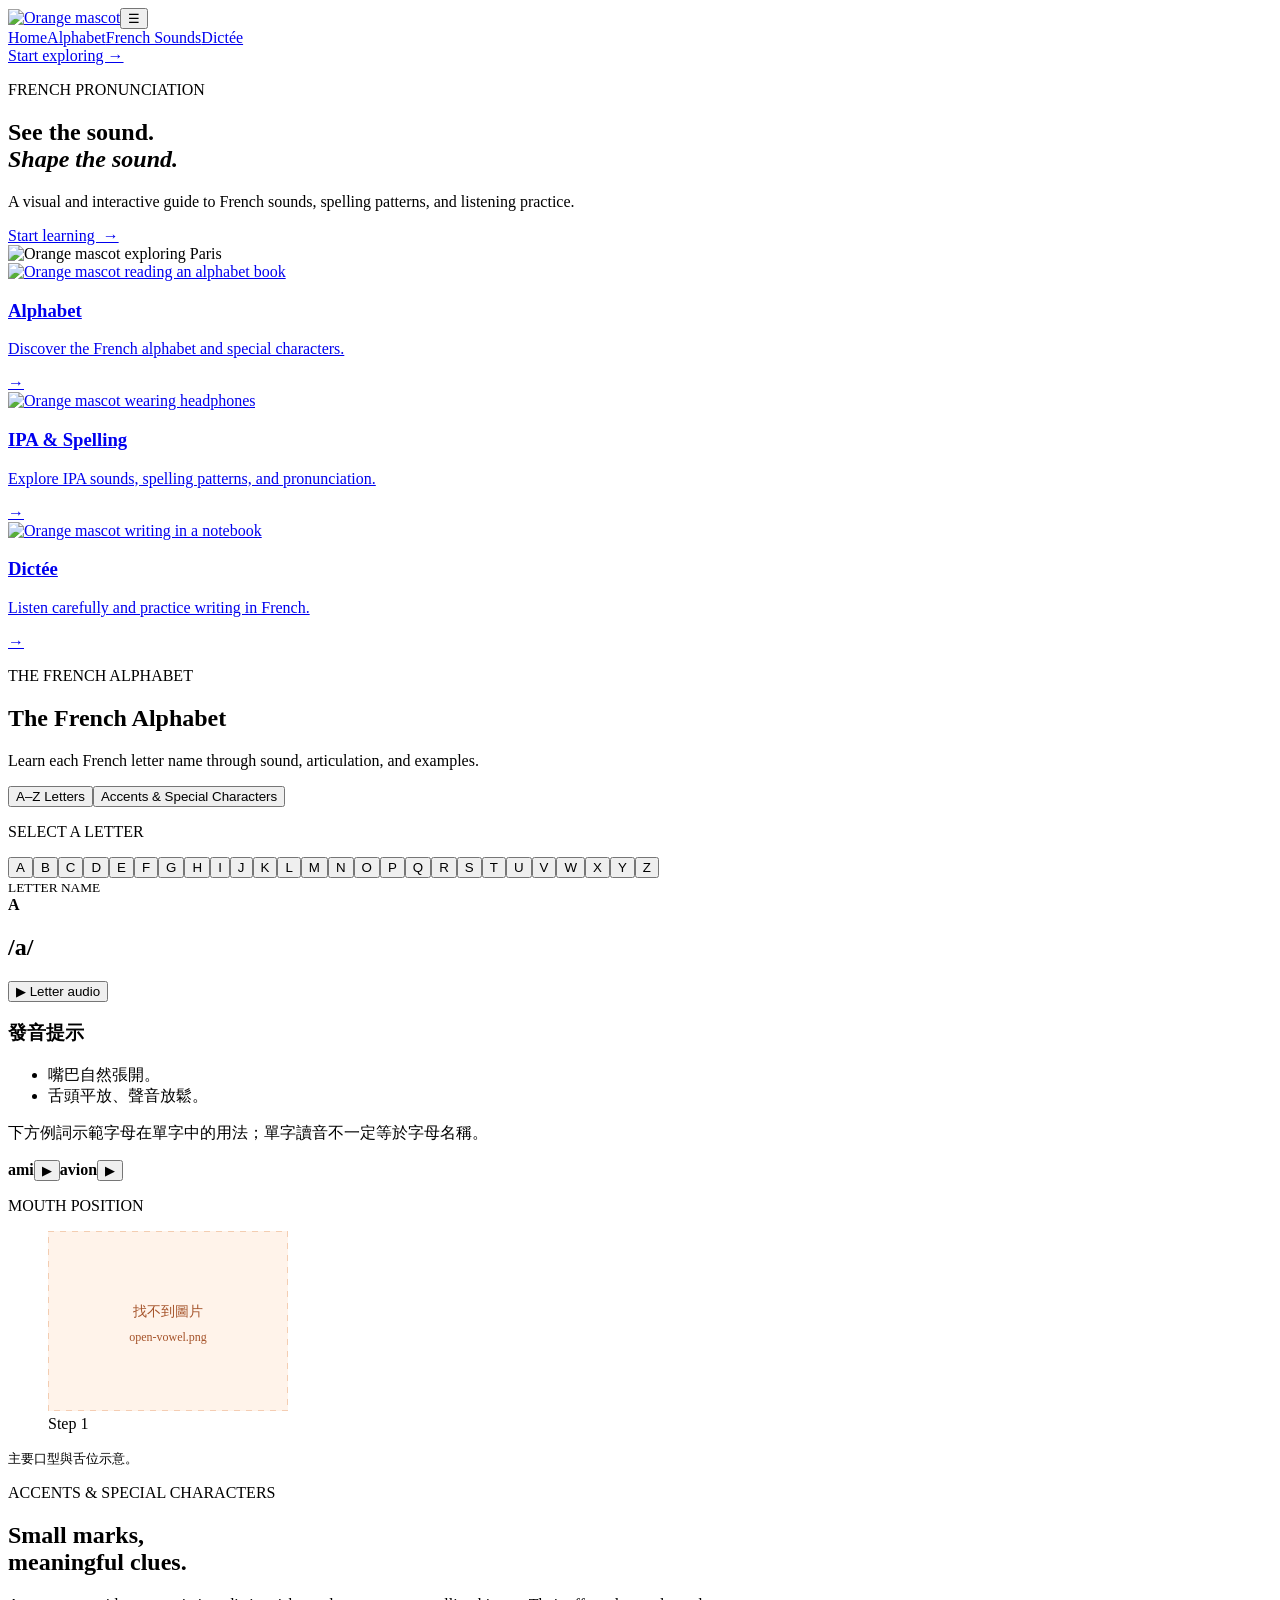
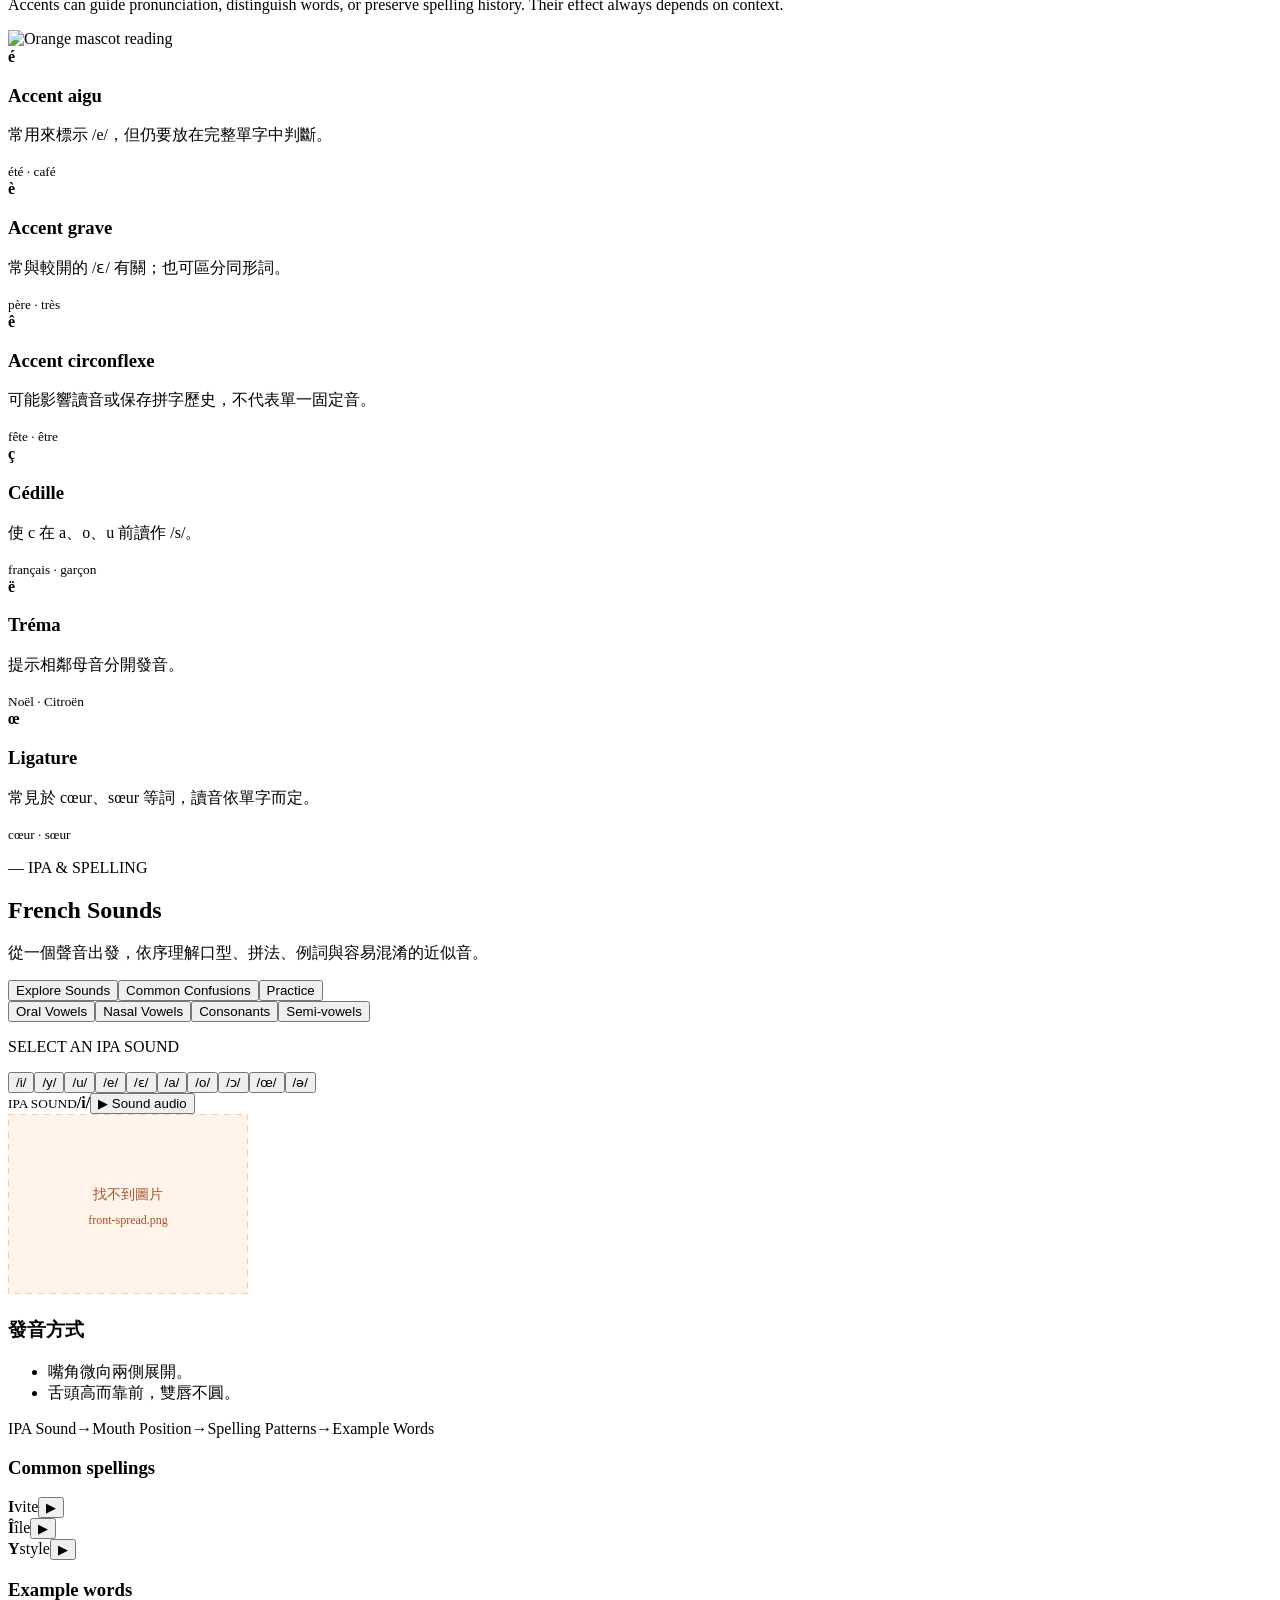
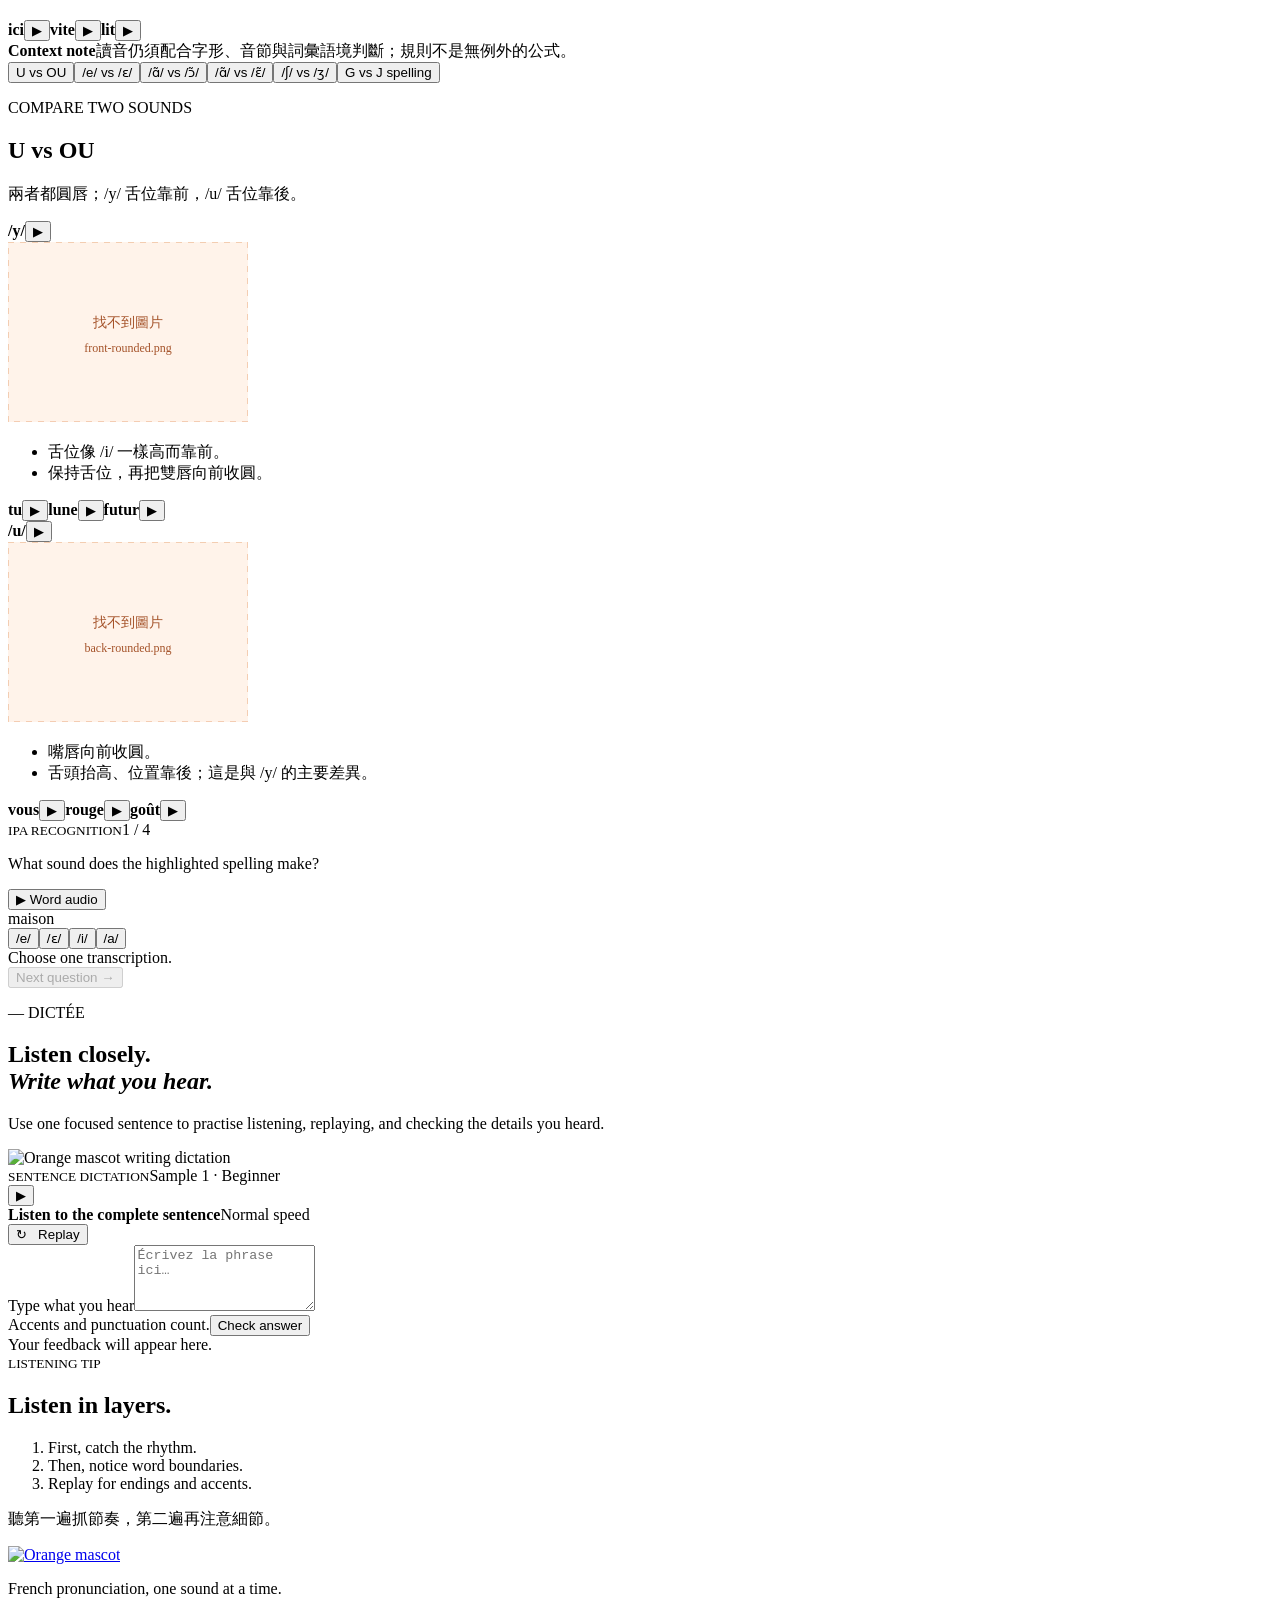
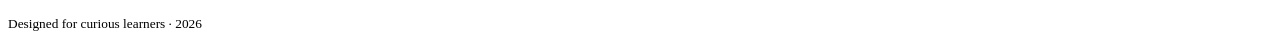
==== index.html @ c249c1d8 "Add files via upload" ====
<!doctype html>
<html lang="en"><head><meta charset="UTF-8"><meta name="viewport" content="width=device-width,initial-scale=1"><title>Clair — French Sounds, Made Simple</title><link rel="preconnect" href="https://fonts.googleapis.com"><link rel="preconnect" href="https://fonts.gstatic.com" crossorigin><link href="https://fonts.googleapis.com/css2?family=DM+Sans:wght@400;500;600;700&family=Newsreader:opsz,wght@6..72,500;6..72,600&display=swap" rel="stylesheet"><link rel="stylesheet" href="style.css"></head>
<body><header><a class="brand mascot-brand" href="#home" aria-label="Home"><img src="assets/orange-mascot.png" alt="Orange mascot"></a><button class="menu" aria-label="Open menu" aria-expanded="false">☰</button><nav aria-label="Main navigation"><a href="#home">Home</a><a href="#alphabet">Alphabet</a><a href="#sounds">French Sounds</a><a href="#dictee">Dictée</a></nav><a class="start" href="#alphabet">Start exploring →</a></header>
<main>
<section class="page active" data-page="home"><div class="home-shell wrap"><div class="hero"><div class="hero-copy"><p class="eyebrow">FRENCH PRONUNCIATION</p><h1>See the sound.<br><em>Shape the sound.</em></h1><p class="lead">A visual and interactive guide to French sounds, spelling patterns, and listening practice.</p><div class="actions"><a class="btn" href="#alphabet">Start learning&nbsp; →</a></div></div><div class="visual"><span class="hero-wash"></span><img class="hero-scene" src="assets/hero-paris.png" alt="Orange mascot exploring Paris"></div></div><section class="cards home-cards v5-home-cards"><a href="#alphabet" class="card home-card peach-card"><img class="card-art" src="assets/card-alphabet.png" alt="Orange mascot reading an alphabet book"><div><h3>Alphabet</h3><p>Discover the French alphabet and special characters.</p><b>→</b></div></a><a href="#sounds" class="card home-card lavender-card"><img class="card-art" src="assets/card-ipa.png" alt="Orange mascot wearing headphones"><div><h3>IPA &amp; Spelling</h3><p>Explore IPA sounds, spelling patterns, and pronunciation.</p><b>→</b></div></a><a href="#dictee" class="card home-card blush-card"><img class="card-art" src="assets/card-dictee.png" alt="Orange mascot writing in a notebook"><div><h3>Dictée</h3><p>Listen carefully and practice writing in French.</p><b>→</b></div></a></section></div></section>
<section class="page alphabet-page" data-page="alphabet"><div class="page-frame wrap"><div class="heading compact-heading"><div><p class="eyebrow">THE FRENCH ALPHABET</p><h1>The French Alphabet</h1></div><p>Learn each French letter name through sound, articulation, and examples.</p></div><div class="alpha-tabs" role="tablist"><button class="active" data-alpha-tab="letters" role="tab" aria-selected="true">A–Z Letters</button><button data-alpha-tab="accents" role="tab" aria-selected="false">Accents &amp; Special Characters</button></div><div class="alpha-panel active" data-alpha-panel="letters"><div class="alphabet v5-alphabet"><div class="letter-side"><p class="section-kicker">SELECT A LETTER</p><div class="letters" aria-label="French alphabet"></div></div><aside class="letter-panel v5-letter-panel" aria-live="polite"><div class="letter-panel-copy"><small>LETTER NAME</small><div class="letter-sound-line"><strong id="letter-name">A</strong><h2 id="letter-ipa">/a/</h2></div><button class="hear audio-control" id="letter-audio" type="button">▶ <span>Letter audio</span></button><h3>發音提示</h3><ul id="letter-tips"></ul><p class="context-note">下方例詞示範字母在單字中的用法；單字讀音不一定等於字母名稱。</p><div class="example-chips" id="letter-examples"></div></div><div class="mouth-block"><p class="section-kicker">MOUTH POSITION</p><div class="diagram-sequence" id="letter-diagrams"></div><small id="letter-diagram-note"></small></div></aside></div></div><div class="alpha-panel" data-alpha-panel="accents"><div class="accent-layout"><div class="accent-intro"><p class="section-kicker">ACCENTS &amp; SPECIAL CHARACTERS</p><h2>Small marks,<br>meaningful clues.</h2><p>Accents can guide pronunciation, distinguish words, or preserve spelling history. Their effect always depends on context.</p><img src="assets/card-alphabet.png" alt="Orange mascot reading"></div><div class="special-grid" id="accent-grid"></div></div></div></div></section>
<section class="page module-page" data-page="sounds"><div class="heading wrap"><div><p class="eyebrow">— IPA &amp; SPELLING</p><h1>French Sounds</h1></div><p>從一個聲音出發，依序理解口型、拼法、例詞與容易混淆的近似音。</p></div><div class="module-shell wrap"><div class="module-tabs" role="tablist"><button class="active" data-sound-tab="explore" role="tab" aria-selected="true">Explore Sounds</button><button data-sound-tab="confusions" role="tab" aria-selected="false">Common Confusions</button><button data-sound-tab="practice" role="tab" aria-selected="false">Practice</button></div>
<div class="sound-panel active" data-sound-panel="explore"><div class="sound-categories" id="sound-categories"></div><div class="sound-workspace"><aside class="sound-picker"><p class="section-kicker">SELECT AN IPA SOUND</p><div class="ipa-grid" id="sound-symbols"></div></aside><article class="sound-detail info-card" aria-live="polite"><div class="sound-detail-top"><div><small>IPA SOUND</small><strong id="sound-ipa">/i/</strong><button class="audio-control" id="sound-audio">▶ Sound audio</button></div><img id="sound-diagram" alt="Mouth-position diagram"></div><h3>發音方式</h3><ul id="sound-tips"></ul><div class="learning-flow"><span>IPA Sound</span><b>→</b><span>Mouth Position</span><b>→</b><span>Spelling Patterns</span><b>→</b><span>Example Words</span></div><h3>Common spellings</h3><div class="spelling-table" id="sound-spellings"></div><h3>Example words</h3><div class="example-chips" id="sound-examples"></div><div class="exception-note" id="sound-exception"></div></article></div></div>
<div class="sound-panel" data-sound-panel="confusions"><div class="confusion-layout"><aside class="confusion-list" id="confusion-list"></aside><div><p class="section-kicker">COMPARE TWO SOUNDS</p><h2 class="comparison-title" id="comparison-title">U vs OU</h2><p id="comparison-note"></p><div class="comparison-pair" id="comparison-pair"></div></div></div></div>
<div class="sound-panel" data-sound-panel="practice"><article class="exercise-card practice-card"><div class="exercise-meta"><small>IPA RECOGNITION</small><span id="practice-count"></span></div><p>What sound does the highlighted spelling make?</p><button class="audio-control" id="practice-audio">▶ Word audio</button><div class="word-display" id="practice-word"></div><div class="option-grid" id="practice-options"></div><div class="module-feedback" id="practice-feedback" aria-live="polite">Choose one transcription.</div><button class="btn" id="next-question" disabled>Next question →</button></article></div>
</div></section>
<section class="page module-page" data-page="dictee"><div class="heading wrap"><div><p class="eyebrow">— DICTÉE</p><h1>Listen closely.<br><em>Write what you hear.</em></h1></div><p>Use one focused sentence to practise listening, replaying, and checking the details you heard.</p></div><div class="dictation-wrap wrap"><div class="dictation-card"><img class="dictation-art" src="assets/card-dictee.png" alt="Orange mascot writing dictation"><div class="exercise-meta"><small>SENTENCE DICTATION</small><span>Sample 1 · Beginner</span></div><div class="player-row"><button class="audio dictation-play" aria-label="Play sentence">▶</button><div><b>Listen to the complete sentence</b><span>Normal speed</span></div><button class="replay">↻ &nbsp; Replay</button></div><label for="dictation-input">Type what you hear</label><textarea id="dictation-input" rows="4" placeholder="Écrivez la phrase ici…"></textarea><div class="dictation-actions"><span>Accents and punctuation count.</span><button class="btn" id="check-dictation">Check answer</button></div><div class="module-feedback" id="dictation-feedback" aria-live="polite">Your feedback will appear here.</div></div><aside class="dictation-tip"><small>LISTENING TIP</small><h2>Listen in layers.</h2><ol><li>First, catch the rhythm.</li><li>Then, notice word boundaries.</li><li>Replay for endings and accents.</li></ol><p>聽第一遍抓節奏，第二遍再注意細節。</p></aside></div></section>
</main><footer class="wrap"><a class="brand mascot-brand" href="#home"><img src="assets/orange-mascot.png" alt="Orange mascot"></a><p>French pronunciation, one sound at a time.</p><small>Designed for curious learners · 2026</small></footer><script src="data.js"></script><script src="audio.js"></script><script src="script.js"></script></body></html>
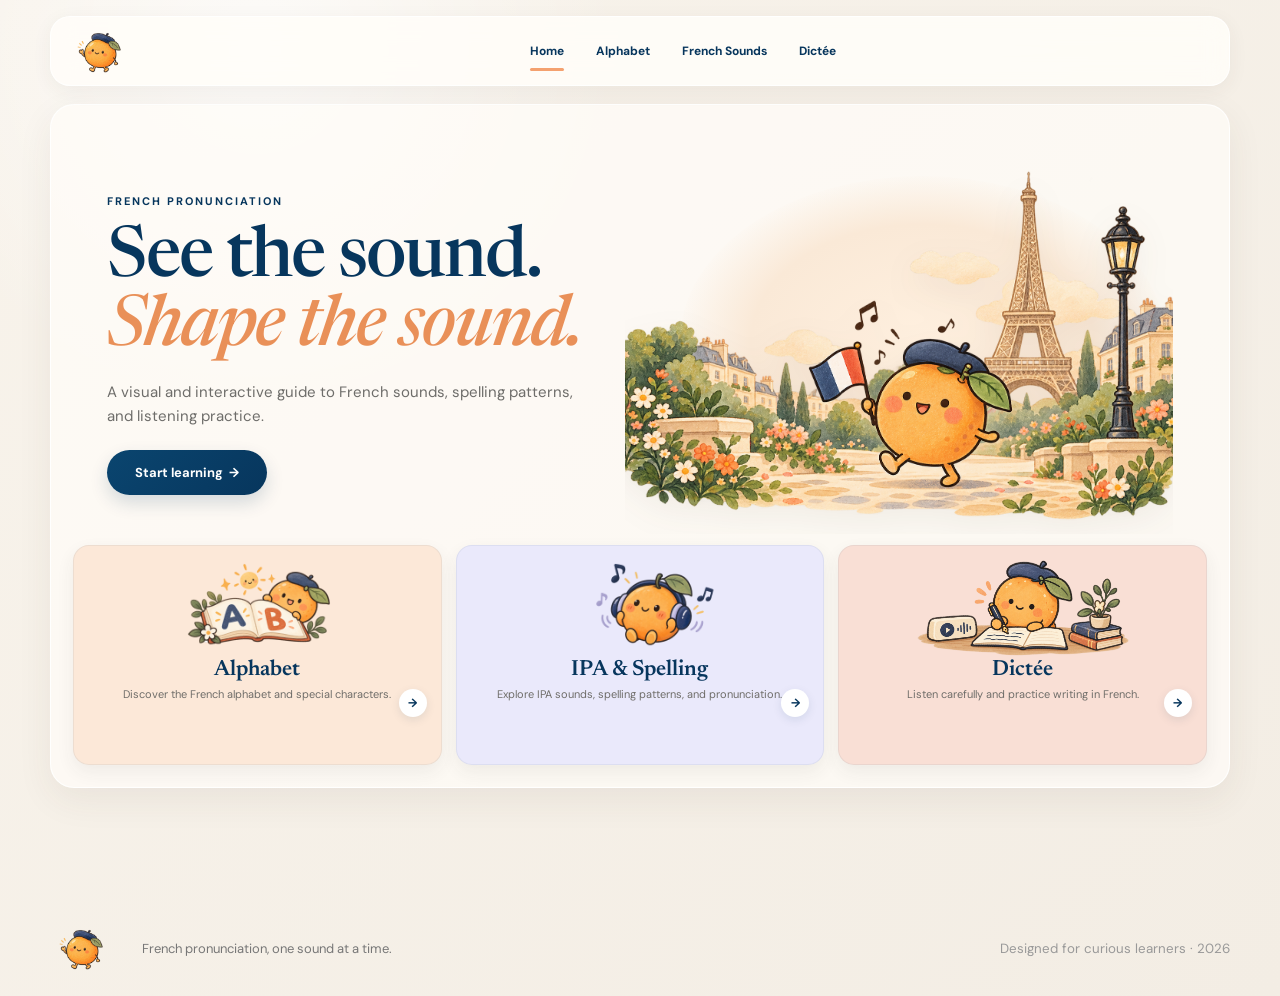
==== commit 113649c2: "Add files via upload" ====
--- a/index.html
+++ b/index.html
@@ -1,5 +1,5 @@
 <!doctype html>
-<html lang="en"><head><meta charset="UTF-8"><meta name="viewport" content="width=device-width,initial-scale=1"><title>Clair — French Sounds, Made Simple</title><link rel="preconnect" href="https://fonts.googleapis.com"><link rel="preconnect" href="https://fonts.gstatic.com" crossorigin><link href="https://fonts.googleapis.com/css2?family=DM+Sans:wght@400;500;600;700&family=Newsreader:opsz,wght@6..72,500;6..72,600&display=swap" rel="stylesheet"><link rel="stylesheet" href="style.css"></head>
+<html lang="en"><head><meta charset="UTF-8"><meta name="viewport" content="width=device-width,initial-scale=1"><title>Clair — French Sounds, Made Simple</title><link rel="preconnect" href="https://fonts.googleapis.com"><link rel="preconnect" href="https://fonts.gstatic.com" crossorigin><link href="https://fonts.googleapis.com/css2?family=DM+Sans:wght@400;500;600;700&family=Newsreader:opsz,wght@6..72,500;6..72,600&display=swap" rel="stylesheet"><link rel="stylesheet" href="style.css"><link rel="stylesheet" href="extra.css"></head>
 <body><header><a class="brand mascot-brand" href="#home" aria-label="Home"><img src="assets/orange-mascot.png" alt="Orange mascot"></a><button class="menu" aria-label="Open menu" aria-expanded="false">☰</button><nav aria-label="Main navigation"><a href="#home">Home</a><a href="#alphabet">Alphabet</a><a href="#sounds">French Sounds</a><a href="#dictee">Dictée</a></nav><a class="start" href="#alphabet">Start exploring →</a></header>
 <main>
 <section class="page active" data-page="home"><div class="home-shell wrap"><div class="hero"><div class="hero-copy"><p class="eyebrow">FRENCH PRONUNCIATION</p><h1>See the sound.<br><em>Shape the sound.</em></h1><p class="lead">A visual and interactive guide to French sounds, spelling patterns, and listening practice.</p><div class="actions"><a class="btn" href="#alphabet">Start learning&nbsp; →</a></div></div><div class="visual"><span class="hero-wash"></span><img class="hero-scene" src="assets/hero-paris.png" alt="Orange mascot exploring Paris"></div></div><section class="cards home-cards v5-home-cards"><a href="#alphabet" class="card home-card peach-card"><img class="card-art" src="assets/card-alphabet.png" alt="Orange mascot reading an alphabet book"><div><h3>Alphabet</h3><p>Discover the French alphabet and special characters.</p><b>→</b></div></a><a href="#sounds" class="card home-card lavender-card"><img class="card-art" src="assets/card-ipa.png" alt="Orange mascot wearing headphones"><div><h3>IPA &amp; Spelling</h3><p>Explore IPA sounds, spelling patterns, and pronunciation.</p><b>→</b></div></a><a href="#dictee" class="card home-card blush-card"><img class="card-art" src="assets/card-dictee.png" alt="Orange mascot writing in a notebook"><div><h3>Dictée</h3><p>Listen carefully and practice writing in French.</p><b>→</b></div></a></section></div></section>
@@ -9,5 +9,5 @@
 <div class="sound-panel" data-sound-panel="confusions"><div class="confusion-layout"><aside class="confusion-list" id="confusion-list"></aside><div><p class="section-kicker">COMPARE TWO SOUNDS</p><h2 class="comparison-title" id="comparison-title">U vs OU</h2><p id="comparison-note"></p><div class="comparison-pair" id="comparison-pair"></div></div></div></div>
 <div class="sound-panel" data-sound-panel="practice"><article class="exercise-card practice-card"><div class="exercise-meta"><small>IPA RECOGNITION</small><span id="practice-count"></span></div><p>What sound does the highlighted spelling make?</p><button class="audio-control" id="practice-audio">▶ Word audio</button><div class="word-display" id="practice-word"></div><div class="option-grid" id="practice-options"></div><div class="module-feedback" id="practice-feedback" aria-live="polite">Choose one transcription.</div><button class="btn" id="next-question" disabled>Next question →</button></article></div>
 </div></section>
-<section class="page module-page" data-page="dictee"><div class="heading wrap"><div><p class="eyebrow">— DICTÉE</p><h1>Listen closely.<br><em>Write what you hear.</em></h1></div><p>Use one focused sentence to practise listening, replaying, and checking the details you heard.</p></div><div class="dictation-wrap wrap"><div class="dictation-card"><img class="dictation-art" src="assets/card-dictee.png" alt="Orange mascot writing dictation"><div class="exercise-meta"><small>SENTENCE DICTATION</small><span>Sample 1 · Beginner</span></div><div class="player-row"><button class="audio dictation-play" aria-label="Play sentence">▶</button><div><b>Listen to the complete sentence</b><span>Normal speed</span></div><button class="replay">↻ &nbsp; Replay</button></div><label for="dictation-input">Type what you hear</label><textarea id="dictation-input" rows="4" placeholder="Écrivez la phrase ici…"></textarea><div class="dictation-actions"><span>Accents and punctuation count.</span><button class="btn" id="check-dictation">Check answer</button></div><div class="module-feedback" id="dictation-feedback" aria-live="polite">Your feedback will appear here.</div></div><aside class="dictation-tip"><small>LISTENING TIP</small><h2>Listen in layers.</h2><ol><li>First, catch the rhythm.</li><li>Then, notice word boundaries.</li><li>Replay for endings and accents.</li></ol><p>聽第一遍抓節奏，第二遍再注意細節。</p></aside></div></section>
+<section class="page module-page" data-page="dictee"><div class="heading wrap"><div><p class="eyebrow">— DICTÉE</p><h1>Listen closely.<br><em>Write what you hear.</em></h1></div><p>Use one focused sentence to practise listening, replaying, and checking the details you heard.</p></div><div class="dictation-wrap wrap"><div class="dictation-card"><img class="dictation-art" src="assets/card-dictee.png" alt="Orange mascot writing dictation"><div class="dict-levels" id="dict-levels"></div><div class="exercise-meta"><small>SENTENCE DICTATION</small><span id="dict-meta"></span></div><div class="player-row"><button class="audio dictation-play" aria-label="Play">▶</button><div><b id="dict-title">Listen</b><span id="dict-speed-label">Normal speed</span></div><button class="replay">↻ &nbsp; Replay</button></div><div class="speed-row" id="dict-speeds" aria-label="Playback speed"><button data-speed="0.5">0.5×</button><button data-speed="0.75">0.75×</button><button data-speed="1" class="active">1×</button></div><label for="dictation-input">Type what you hear</label><textarea id="dictation-input" rows="4" placeholder="Écrivez la phrase ici…"></textarea><div class="dictation-actions"><span>Accents and punctuation count.</span><button class="btn" id="check-dictation">Check answer</button></div><div class="module-feedback" id="dictation-feedback" aria-live="polite">Your feedback will appear here.</div><button class="btn" id="next-dictation" disabled>Next question →</button></div><aside class="dictation-tip"><small>LISTENING TIP</small><h2>Listen in layers.</h2><ol><li>First, catch the rhythm.</li><li>Then, notice word boundaries.</li><li>Replay for endings and accents.</li></ol><p>聽第一遍抓節奏，第二遍再注意細節。</p></aside></div></section>
 </main><footer class="wrap"><a class="brand mascot-brand" href="#home"><img src="assets/orange-mascot.png" alt="Orange mascot"></a><p>French pronunciation, one sound at a time.</p><small>Designed for curious learners · 2026</small></footer><script src="data.js"></script><script src="audio.js"></script><script src="script.js"></script></body></html>
--- a/style.css
+++ b/style.css
@@ -0,0 +1,49 @@
+:root{--bg:#FAF8F4;--navy:#344B65;--lav:#EAE4F5;--peach:#F5C6A5;--ink:#333;--muted:#77736f;--line:#344b651f;--shadow:0 18px 45px #344b651a}*{box-sizing:border-box}html{scroll-behavior:smooth}body{margin:0;background:var(--bg);color:var(--ink);font-family:'DM Sans',sans-serif}a{text-decoration:none;color:inherit}button{font:inherit;color:inherit;cursor:pointer}.wrap{width:min(1180px,calc(100% - 48px));margin:auto}header{height:84px;display:flex;align-items:center;gap:34px;padding:0 max(24px,calc((100% - 1180px)/2));position:relative;z-index:5;border-bottom:1px solid #344b6510}.brand{display:flex;align-items:center;gap:9px;color:var(--navy);font-size:22px;font-weight:700}.brand>b{display:grid;place-items:center;width:34px;height:34px;border-radius:11px;background:var(--navy);color:white;font:500 23px Newsreader}.brand span{color:#de8b5b}nav{display:flex;gap:32px;margin:auto}nav a{font-size:14px;font-weight:600;color:#626467;position:relative}nav a:after{content:'';position:absolute;bottom:-9px;left:0;right:100%;height:2px;background:var(--peach);transition:.2s}nav a:hover:after,nav a.active:after{right:0}.start{border:1px solid #344b6533;padding:11px 17px;border-radius:30px;color:var(--navy);font-size:13px;font-weight:700}.menu{display:none;border:0;background:none;font-size:22px}.page{display:none;min-height:calc(100vh - 84px)}.page.active{display:block}.hero{min-height:655px;display:grid;grid-template-columns:1.08fr .92fr;align-items:center;gap:60px;padding:70px 0}.eyebrow{color:var(--navy);text-transform:uppercase;font-size:11px;font-weight:700;letter-spacing:1.5px}h1,h2{font-family:Newsreader,serif;color:var(--navy);font-weight:500;letter-spacing:-2px;margin:0}h1{font-size:clamp(58px,7vw,92px);line-height:.91;margin:24px 0}h1 em{color:#cf8052;font-weight:500}.lead{max-width:540px;font-size:18px;line-height:1.7;color:#6e6d6a}.actions{display:flex;align-items:center;gap:28px;margin-top:34px}.btn{display:inline-block;background:var(--navy);color:white;padding:15px 20px;border-radius:14px;border:0;font-weight:700;box-shadow:0 10px 24px #344b6533;transition:.2s}.btn:hover{transform:translateY(-2px)}.link{color:var(--navy);font-size:14px;font-weight:700}.visual{min-height:440px;display:grid;place-items:center;position:relative}.blob{position:absolute;width:390px;height:390px;border-radius:49% 51% 44% 56%;background:var(--lav);transform:rotate(-8deg)}.sound-card{position:relative;z-index:1;width:310px;height:385px;background:white;border-radius:32px;padding:28px 30px;box-shadow:var(--shadow);text-align:center;transform:rotate(2deg)}.sound-card small{display:flex;justify-content:space-between;color:#8d8984;font-size:10px;letter-spacing:1.2px}.sound-card strong{width:152px;height:152px;margin:25px auto 8px;border-radius:50%;background:var(--lav);display:grid;place-items:center;font:500 68px Newsreader;color:var(--navy)}.sound-card h2{font-size:35px}.sound-card button{border:0;border-radius:50%;background:var(--peach);width:32px;height:32px;font-size:9px}.sound-card p{font-size:12px;line-height:1.6;color:#777}.chip{position:absolute;z-index:2;background:white;padding:13px 17px;border-radius:15px;box-shadow:var(--shadow);color:var(--navy);font-weight:700}.chip.one{left:0;top:34%;font:600 20px Newsreader;transform:rotate(-4deg)}.chip.two{right:-2%;bottom:20%;font-size:11px;transform:rotate(4deg)}.chip.two b{display:block;color:#c87548}.intro{border-top:1px solid var(--line);padding:88px 0 52px;display:grid;grid-template-columns:1fr 1fr;gap:80px;align-items:end}.intro h2,.tricky h2{font-size:54px;line-height:1.04;margin-top:18px}.intro>p{font-size:17px;line-height:1.8;color:var(--muted)}.cards{display:grid;grid-template-columns:repeat(4,1fr);gap:18px;padding-bottom:110px}.card{min-height:365px;border-radius:26px;padding:25px;background:white;position:relative;display:flex;flex-direction:column;transition:.25s}.card:hover{transform:translateY(-7px);box-shadow:var(--shadow)}.lavender{background:var(--lav)!important}.peach{background:#f7dfcf!important}.blue{background:#dce7e8!important}.card>.icon{width:86px;height:86px;border-radius:23px;background:#ffffffb8;display:grid;place-items:center;font:500 31px Newsreader;color:var(--navy)}.card>small{position:absolute;right:25px;top:28px;color:#8c8884}.card>div{margin-top:auto}.card h3{font:500 27px Newsreader;color:var(--navy);margin:0}.card p{font-size:13px;line-height:1.6;color:#6f6d69;min-height:62px}.card div b{font-size:12px;color:var(--navy)}.tricky{background:var(--navy);border-radius:36px;padding:65px;display:grid;grid-template-columns:.8fr 1.2fr;gap:70px;color:white;margin-bottom:110px}.tricky>div>small{color:#cad1da;letter-spacing:1.2px}.tricky h2{color:white;margin:18px 0}.tricky p{color:#cbd1d8;font-size:14px;line-height:1.7}.pairs{display:flex;flex-direction:column;gap:12px}.pairs article{background:white;color:var(--navy);border-radius:19px;padding:15px 18px;display:grid;grid-template-columns:42px 1fr 35px 42px 1fr 36px;align-items:center;transition:.2s}.pairs article:hover{transform:translateX(5px)}.pairs b{font:500 28px Newsreader}.pairs small{color:#817d78}.pairs i{font-family:Newsreader;color:#aaa}.pairs button{width:35px;height:35px;border:0;border-radius:50%;background:var(--lav)}.heading{display:grid;grid-template-columns:1.25fr .75fr;gap:80px;align-items:end;padding:78px 0 54px}.heading h1,.stub h1{font-size:clamp(48px,6vw,75px);line-height:.98}.heading>p,.stub .wrap>p{color:var(--muted);line-height:1.7}.tabs{display:flex;gap:8px;border-bottom:1px solid var(--line);margin-bottom:38px}.tabs button{border:0;background:none;padding:15px 20px;font-weight:700;color:#888;position:relative}.tabs button.active{color:var(--navy)}.tabs button.active:after{content:'';position:absolute;bottom:-1px;left:10px;right:10px;height:3px;background:var(--peach)}.panel{display:none;padding-bottom:100px}.panel.active{display:block}.alphabet{display:grid;grid-template-columns:1fr 335px;gap:32px;align-items:start}.letters{display:grid;grid-template-columns:repeat(6,1fr);gap:12px}.letters button{aspect-ratio:1;border:1px solid var(--line);background:white;border-radius:18px;font:500 30px Newsreader;color:var(--navy);transition:.2s}.letters button:hover{transform:translateY(-3px)}.letters button.active{background:var(--navy);color:white}.alphabet aside{background:var(--lav);border-radius:28px;padding:28px;min-height:445px;text-align:center}.alphabet aside>small{display:block;text-align:left;color:#8c8782;letter-spacing:1.2px}.alphabet aside>strong{display:block;font:500 110px/1 Newsreader;color:var(--navy);margin-top:25px}.alphabet aside h2{font-size:27px;color:#c6774b}.hear{border:0;border-radius:14px;background:white;color:var(--navy);padding:14px 18px;font-weight:700;margin:20px}.alphabet hr{border:0;border-top:1px solid var(--line)}.tip,.note{display:block;text-align:left}.tip{color:var(--navy);font-size:14px;margin-top:25px}.note{font-size:13px;line-height:1.6;color:#777}.confusions{display:grid;grid-template-columns:repeat(3,1fr);gap:20px}.confusions article{background:var(--lav);border-radius:25px;padding:28px;min-height:370px}.confusions article>div{text-align:center;margin:55px 0;font:500 62px Newsreader;color:var(--navy)}.confusions article>div.compact{font-size:43px}.confusions i{font-size:17px;color:#999}.confusions h3{font:500 25px Newsreader;color:var(--navy);margin:0}.confusions p{font-size:13px;color:#6d6a66;line-height:1.6}.quiz{max-width:720px;margin:auto;background:white;border-radius:30px;padding:35px 45px;text-align:center;box-shadow:var(--shadow)}.quiz>small{display:flex;justify-content:space-between;color:#8c8782;letter-spacing:1px}.progress{height:4px;background:#eee;border-radius:4px;margin:18px 0 40px}.progress i{display:block;width:20%;height:100%;background:var(--peach)}.audio{width:110px;height:110px;border:0;border-radius:50%;background:var(--lav);color:white;font-size:20px}.audio:before{content:'';position:absolute}.quiz h2{font-size:36px;margin:24px 0 5px}.quiz p{color:#888;font-size:13px}.answers{display:grid;grid-template-columns:repeat(4,1fr);gap:12px;margin:30px 0}.answers button{height:62px;border:1px solid var(--line);background:white;border-radius:15px;font:500 24px Newsreader;color:var(--navy)}.answers button.selected{background:var(--peach)}.feedback{margin-top:18px;min-height:20px;color:#777;font-size:13px}.stub{padding:110px 0}.stub .wrap>p{max-width:570px;margin:25px 0 55px}.preview{background:#ffffffba;border-radius:30px;padding:40px;display:grid;grid-template-columns:220px 1fr;gap:50px;align-items:center}.preview>b{height:190px;border-radius:24px;background:var(--navy);color:white;display:grid;place-items:center;font:500 65px Newsreader}.preview small{color:#998d85;letter-spacing:1px}.preview h2{font-size:38px;margin:12px 0}.preview p{color:#777;line-height:1.7}footer{display:flex;align-items:center;gap:30px;padding-block:35px;border-top:1px solid var(--line)}footer p{font-size:13px;color:#777}footer>small{margin-left:auto;color:#999}@media(max-width:900px){header .start{display:none}nav{gap:16px}.hero{grid-template-columns:1fr;text-align:center}.hero .eyebrow{justify-content:center}.lead{margin:auto}.actions{justify-content:center}.intro{grid-template-columns:1fr;gap:10px}.cards{grid-template-columns:1fr 1fr}.tricky,.heading{grid-template-columns:1fr}.alphabet{grid-template-columns:1fr}.letters{grid-template-columns:repeat(5,1fr)}.confusions{grid-template-columns:1fr}}@media(max-width:680px){.wrap{width:calc(100% - 30px)}header{height:70px;padding:0 15px}.menu{display:block;margin-left:auto}nav{display:none;position:absolute;top:70px;left:0;right:0;background:var(--bg);padding:24px;flex-direction:column;box-shadow:var(--shadow)}nav.open{display:flex}.hero h1{font-size:54px}.actions{flex-direction:column}.visual{transform:scale(.85);margin-inline:-30px}.intro h2,.tricky h2{font-size:41px}.cards{grid-template-columns:1fr}.tricky{padding:32px 20px}.pairs article{grid-template-columns:35px 1fr 27px 35px 1fr 32px;padding:12px}.pairs article small{font-size:10px}.heading h1,.stub h1{font-size:47px}.tabs{overflow:auto}.tabs button{white-space:nowrap;padding-inline:13px}.letters{grid-template-columns:repeat(4,1fr);gap:8px}.quiz{padding:25px 18px}.answers{grid-template-columns:1fr 1fr}.preview{grid-template-columns:1fr;padding:24px}.preview>b{height:150px}footer{flex-wrap:wrap}footer>small{margin-left:0;width:100%}}
+/* Shared learning module system */
+.module-page{padding-bottom:100px}.module-shell{background:#fff;border-radius:30px;padding:0 34px 38px;box-shadow:0 16px 42px #344b650d}.module-tabs{display:flex;gap:8px;border-bottom:1px solid var(--line);margin-bottom:34px}.module-tabs button{border:0;background:none;padding:20px 18px 16px;font-weight:700;color:#888;position:relative}.module-tabs button.active{color:var(--navy)}.module-tabs button.active:after{content:'';position:absolute;bottom:-1px;left:10px;right:10px;height:3px;background:var(--peach)}.module-panel{display:none}.module-panel.active{display:block}.section-kicker,.info-card>small,.exercise-meta small,.compare-card>small,.dictation-tip>small{font-size:10px;font-weight:700;letter-spacing:1.3px;color:#908b86}.ipa-layout{display:grid;grid-template-columns:1fr 350px;gap:32px;align-items:start}.ipa-grid{display:grid;grid-template-columns:repeat(4,1fr);gap:12px;margin-top:18px}.ipa-grid button{min-height:90px;border:1px solid var(--line);border-radius:18px;background:var(--bg);font:500 28px Newsreader;color:var(--navy);transition:.2s}.ipa-grid button:hover{transform:translateY(-2px);box-shadow:0 8px 18px #344b6514}.ipa-grid button.active{background:var(--navy);color:#fff;border-color:var(--navy)}.info-card{background:var(--lav);border-radius:26px;padding:28px}.ipa-info{text-align:center;min-height:420px}.ipa-info>small{display:block;text-align:left}.ipa-info>strong{display:block;font:500 82px/1 Newsreader;color:var(--navy);margin:34px 0 12px}.ipa-info h2{font-size:24px;letter-spacing:-.5px}.ipa-info h2 em{color:#c6774b}.placeholder-audio,.secondary-btn,.replay{border:0;border-radius:13px;background:white;color:var(--navy);padding:13px 16px;font-weight:700}.ipa-info .placeholder-audio{margin:22px 0}.ipa-info hr{border:0;border-top:1px solid var(--line)}.ipa-info>b,.ipa-info>p{display:block;text-align:left}.ipa-info>b{margin-top:22px;color:var(--navy);font-size:14px}.ipa-info>p{font-size:13px;line-height:1.6;color:#706d69}.example-chips{display:flex;gap:7px}.example-chips span{background:#fff;border-radius:20px;padding:7px 12px;font-size:12px;color:var(--navy)}.compare-grid{display:grid;grid-template-columns:repeat(3,1fr);gap:18px}.compare-card{border-radius:24px;padding:28px;min-height:370px;display:flex;flex-direction:column}.compare-card>div{display:flex;justify-content:center;align-items:center;gap:18px;margin:45px 0}.compare-card>div b{font:500 50px Newsreader;color:var(--navy)}.compare-card>div i{font:500 17px Newsreader;color:#9a938e}.compare-card h3{font:500 25px Newsreader;color:var(--navy);margin:0}.compare-card p{font-size:13px;line-height:1.6;color:#6f6b67}.compare-card .secondary-btn{margin-top:auto;text-align:left;background:#ffffffa8}.exercise-card{max-width:740px;margin:auto;background:var(--bg);border:1px solid var(--line);border-radius:26px;padding:34px 44px;text-align:center}.exercise-meta{display:flex;justify-content:space-between;color:#999;font-size:11px}.word-display{font:500 66px Newsreader;color:var(--navy);margin:54px 0 12px}.word-display span{background:var(--peach);border-radius:9px;padding:0 5px;color:#9d522d}.exercise-card>p{color:#777;font-size:14px}.option-grid{display:grid;grid-template-columns:repeat(4,1fr);gap:11px;margin:32px 0}.option-grid.three{grid-template-columns:repeat(3,1fr)}.option-grid button{height:62px;border:1px solid var(--line);border-radius:15px;background:white;color:var(--navy);font:500 23px Newsreader;transition:.15s}.option-grid button:hover{border-color:#344b6555}.option-grid button.selected{background:var(--peach);border-color:#da9b70}.option-grid button.correct{background:#dce9df;border-color:#83a98d}.option-grid button.incorrect{background:#f4dcda;border-color:#c88e87}.module-feedback{min-height:46px;margin-top:20px;border-radius:12px;padding:14px 16px;background:#f0ede8;color:#777;font-size:13px;text-align:left}.module-feedback.success{background:#e1ece4;color:#386446}.module-feedback.error{background:#f4e2df;color:#8c493f}.rule-layout{display:grid;grid-template-columns:260px 1fr;gap:26px}.rule-list{display:flex;flex-direction:column;gap:9px}.rule-list button{display:flex;justify-content:space-between;align-items:center;border:1px solid var(--line);border-radius:15px;background:var(--bg);padding:17px 20px;color:var(--navy)}.rule-list button b{font:500 25px Newsreader}.rule-list button span{color:#999}.rule-list button.active{background:var(--navy);color:white}.rule-list button.active span{color:#e3e6ea}.rule-detail{background:#f7dfcf;min-height:430px}.rule-symbol{font:500 54px Newsreader;color:var(--navy);margin:34px 0 20px}.rule-symbol span{color:#b9805e;margin:0 12px}.rule-detail h2{font-size:33px}.rule-detail>p{color:#6f6b67;line-height:1.7;max-width:620px}.rule-examples{display:grid;grid-template-columns:repeat(3,1fr);gap:10px;margin:28px 0}.rule-examples>span{display:flex;flex-direction:column;background:white;border-radius:14px;padding:15px}.rule-examples b{font:500 21px Newsreader;color:var(--navy)}.rule-examples small{color:#999;margin-top:5px}.cn-note{border-top:1px solid #344b6518;padding-top:20px;color:#775e50;font-size:13px}.large-audio{margin:44px 0 22px;color:var(--navy)}.dictation-wrap{display:grid;grid-template-columns:1fr 300px;gap:25px;padding-bottom:10px}.dictation-card{background:#fff;border-radius:28px;padding:34px 40px;box-shadow:var(--shadow)}.player-row{display:grid;grid-template-columns:84px 1fr auto;align-items:center;gap:18px;background:var(--lav);border-radius:20px;padding:20px;margin:30px 0}.player-row .audio{width:70px;height:70px;background:var(--navy)}.player-row div{display:flex;flex-direction:column;gap:5px}.player-row div b{color:var(--navy)}.player-row div span{font-size:12px;color:#7d7974}.dictation-card label{display:block;color:var(--navy);font-weight:700;margin-bottom:11px}.dictation-card textarea{width:100%;resize:vertical;min-height:130px;border:1px solid var(--line);border-radius:17px;background:var(--bg);padding:18px;font:500 17px/1.6 'DM Sans';outline:none}.dictation-card textarea:focus{border-color:#344b6566;box-shadow:0 0 0 3px #eae4f5}.dictation-actions{display:flex;align-items:center;justify-content:space-between;margin-top:18px}.dictation-actions span{font-size:12px;color:#999}.dictation-tip{background:#f7dfcf;border-radius:26px;padding:28px}.dictation-tip h2{font-size:31px;margin:20px 0}.dictation-tip ol{padding-left:21px;color:#6f6b67;line-height:2}.dictation-tip>p{border-top:1px solid var(--line);padding-top:19px;color:#775e50;font-size:13px}
+@media(max-width:900px){.ipa-layout,.rule-layout,.dictation-wrap{grid-template-columns:1fr}.compare-grid{grid-template-columns:1fr}.ipa-grid{grid-template-columns:repeat(4,1fr)}.dictation-tip{display:none}}
+@media(max-width:680px){.module-page{padding-bottom:65px}.module-shell{padding:0 16px 24px;border-radius:22px}.module-tabs{overflow:auto}.module-tabs button{white-space:nowrap;padding:17px 12px 14px}.ipa-grid{grid-template-columns:repeat(3,1fr)}.ipa-grid button{min-height:72px}.exercise-card{padding:26px 16px}.word-display{font-size:52px;margin-top:42px}.option-grid,.option-grid.three{grid-template-columns:1fr}.rule-examples{grid-template-columns:1fr}.dictation-card{padding:24px 17px}.player-row{grid-template-columns:65px 1fr;padding:16px}.player-row .audio{width:58px;height:58px}.replay{grid-column:1/-1}.dictation-actions{align-items:flex-start;gap:14px;flex-direction:column}.dictation-actions .btn{width:100%}}
+/* Refined alphabet, spelling comparisons, and mascot branding */
+.mascot-brand{width:78px;height:64px;overflow:visible;flex:0 0 auto}.mascot-brand img{display:block;width:78px;height:64px;object-fit:contain;filter:drop-shadow(0 4px 8px #344b6516)}footer .mascot-brand{width:62px;height:52px}footer .mascot-brand img{width:62px;height:52px}.alphabet-page{padding-bottom:100px}.alphabet-focus{background:#fff;border-radius:30px;padding:34px;box-shadow:0 16px 42px #344b650d}.alphabet-focus .alphabet{grid-template-columns:1fr 335px}.alphabet-focus .letter-panel{position:sticky;top:22px}.special-characters{margin-top:70px}.special-heading{display:grid;grid-template-columns:1fr 1fr;gap:50px;align-items:end;margin-bottom:28px}.special-heading h2{font-size:42px;margin-top:14px}.special-heading>p{color:var(--muted);line-height:1.7}.special-grid{display:grid;grid-template-columns:repeat(3,1fr);gap:14px}.special-grid article{display:grid;grid-template-columns:66px 1fr;gap:16px;align-items:center;border:1px solid var(--line);border-radius:20px;background:var(--bg);padding:18px;min-height:128px}.special-grid article>b{width:62px;height:62px;display:grid;place-items:center;border-radius:17px;background:var(--lav);font:500 34px Newsreader;color:var(--navy)}.special-grid h3{font:500 20px Newsreader;color:var(--navy);margin:0 0 5px}.special-grid p{font-size:12px;line-height:1.45;color:#716e6a;margin:0 0 7px}.special-grid small{font-size:11px;color:#9b8170}.confusion-intro{display:grid;grid-template-columns:1fr 1fr;gap:45px;align-items:end;margin-bottom:28px}.confusion-intro h2{font-size:38px;margin-top:12px}.confusion-intro>p{color:var(--muted);font-size:14px;line-height:1.7}.spelling-confusions{display:grid;grid-template-columns:repeat(2,1fr);gap:15px}.spelling-confusions article{position:relative;border:1px solid var(--line);border-radius:22px;background:var(--bg);padding:24px;min-height:285px;display:flex;flex-direction:column}.relation{align-self:flex-start;border-radius:30px;padding:6px 10px;font-size:9px;font-weight:700;letter-spacing:1px}.relation.same{background:#dce9df;color:#42694c}.relation.different{background:#f5dfd3;color:#945f43}.pattern-pair{display:flex;justify-content:center;align-items:center;gap:18px;margin:24px 0 16px}.pattern-pair>b{display:flex;flex-direction:column;align-items:center;font:500 38px Newsreader;color:var(--navy)}.pattern-pair b small{font:500 15px Newsreader;color:#c0754b;margin-top:3px}.pattern-pair i{font:500 16px Newsreader;color:#aaa}.spelling-confusions article>p{font-size:13px;line-height:1.6;color:#6f6b67;margin:0 0 18px}.mini-audio{align-self:flex-start;margin-top:auto;border:0;border-radius:12px;background:var(--lav);color:var(--navy);padding:10px 13px;font-size:12px;font-weight:700}.video-placeholder{position:absolute;right:23px;bottom:27px;color:#aaa;font-size:10px}
+@media(max-width:900px){.alphabet-focus .alphabet,.special-heading,.confusion-intro{grid-template-columns:1fr}.alphabet-focus .letter-panel{position:static}.special-grid{grid-template-columns:repeat(2,1fr)}}
+@media(max-width:680px){.mascot-brand,.mascot-brand img{width:62px;height:54px}footer .mascot-brand,footer .mascot-brand img{width:54px;height:46px}.alphabet-page{padding-bottom:65px}.alphabet-focus{padding:22px 16px;border-radius:22px}.special-characters{margin-top:52px}.special-heading h2{font-size:34px}.special-grid,.spelling-confusions{grid-template-columns:1fr}.special-grid article{min-height:112px}.video-placeholder{position:static;margin-top:12px}.spelling-confusions article{min-height:270px}}
+/* Educational content refinements */
+.content-note{display:flex;gap:18px;align-items:flex-start;background:#f2efe9;border-radius:18px;padding:18px 20px;margin-bottom:28px}.content-note>b{color:var(--navy);white-space:nowrap}.content-note p{margin:0;color:#6f6b67;font-size:13px;line-height:1.65}.spelling-note{background:#f7dfcf80}.sound-family-label{margin:20px 0 8px;color:#8a8580;font-size:11px;font-weight:700;letter-spacing:.7px}.ipa-grid.compact-grid{grid-template-columns:repeat(2,1fr);margin-top:0}.ipa-grid button small{display:block;font:600 10px 'DM Sans';color:#999;margin-top:5px}.ipa-grid button.active small{color:#dfe4ea}.lesson-overview{display:grid;grid-template-columns:1fr 1fr;gap:40px;align-items:end;margin-bottom:27px}.lesson-overview h2{font-size:36px;margin-top:10px}.lesson-overview>p{font-size:14px;line-height:1.7;color:var(--muted)}.lesson-grid .compare-card{min-height:460px}.lesson-grid .compare-card>div{margin:32px 0 20px}.lesson-grid .compare-card>p{font-size:13px;line-height:1.7}.learner-mistake{display:block;background:#ffffff8f;border-radius:12px;padding:12px;font-size:11px;line-height:1.55;color:#6e625b;margin:6px 0 15px}.three-topics article{min-height:390px}.three-topics article:last-child{grid-column:1/-1}.micro-tip{border-top:1px solid var(--line);padding-top:14px;margin-bottom:18px;display:flex;flex-direction:column;gap:5px}.micro-tip b{font-size:11px;color:var(--navy)}.micro-tip span{font-size:11px;line-height:1.55;color:#777}.rule-detail .rule-examples{grid-template-columns:repeat(2,1fr)}
+@media(max-width:900px){.lesson-overview{grid-template-columns:1fr}.lesson-grid .compare-card{min-height:390px}}
+@media(max-width:680px){.content-note{flex-direction:column;gap:6px}.content-note>b{white-space:normal}.ipa-grid.compact-grid{grid-template-columns:repeat(2,1fr)}.lesson-overview h2{font-size:31px}.three-topics article:last-child{grid-column:auto}.rule-detail .rule-examples{grid-template-columns:1fr}}
+.topic-title{font:500 24px Newsreader;color:var(--navy);margin:17px 0 -8px}
+/* Reference-led visual system — warm editorial mascot edition */
+:root{--bg:#f5efe6;--paper:#fffdf9;--navy:#07365d;--peach:#f4a16f;--peach-soft:#fbd9c4;--lav:#e9e7fb;--blue-soft:#deedf7;--sage:#8fa27b;--ink:#19344d;--muted:#627386;--line:rgba(7,54,93,.10);--shadow:0 10px 28px rgba(52,67,78,.09)}
+body{background:radial-gradient(circle at 20% 5%,rgba(255,255,255,.7),transparent 26%),linear-gradient(135deg,#f8f3eb,#f3ede4);color:var(--ink)}
+header{width:min(1180px,calc(100% - 32px));height:70px;margin:16px auto 0;padding:0 22px;border:1px solid rgba(255,255,255,.75);border-radius:20px;background:rgba(255,253,249,.88);box-shadow:0 5px 20px rgba(63,55,43,.06);backdrop-filter:blur(12px)}
+.mascot-brand,.mascot-brand img{width:52px;height:52px}.mascot-brand img{filter:none}.main-nav{gap:36px}nav a{color:var(--navy);font-size:12px;font-weight:700}nav a:after{bottom:-12px;height:3px;border-radius:5px;background:var(--peach)}.start{display:none}.page{padding:18px 0 30px;min-height:calc(100vh - 86px)}
+h1,h2,h3{color:var(--navy)}.eyebrow{color:var(--navy);letter-spacing:2px}.btn{border-radius:999px;background:linear-gradient(135deg,#0a456f,#07365d);box-shadow:0 8px 18px rgba(7,54,93,.16);padding:14px 28px;font-size:13px}.btn:hover{transform:translateY(-2px);box-shadow:0 12px 22px rgba(7,54,93,.2)}
+.home-shell,.page-frame,.module-shell,.dictation-wrap{background:rgba(255,253,249,.72);border:1px solid rgba(255,255,255,.9);border-radius:24px;box-shadow:0 12px 36px rgba(65,55,42,.07)}
+.home-shell{padding:20px 22px 22px}.hero{min-height:410px;padding:18px 34px 0;grid-template-columns:.95fr 1.05fr;gap:22px}.hero h1{font-size:clamp(52px,5.5vw,76px);line-height:.98;margin:17px 0}.hero h1 em{color:#e99058}.hero .lead{font-size:15px;line-height:1.6;max-width:500px}.hero .actions{margin-top:22px}.visual{min-height:380px;overflow:hidden}.hero-wash{position:absolute;inset:32px 8px 28px 10%;background:radial-gradient(ellipse,#fff0df 0,#fae9d7 50%,transparent 72%);border-radius:50%}.hero-scene{position:relative;z-index:1;width:112%;height:390px;object-fit:contain;object-position:center bottom;filter:drop-shadow(0 12px 16px rgba(71,58,38,.06))}
+.home-cards{width:100%;padding:10px 0 0;grid-template-columns:repeat(4,1fr);gap:14px}.home-card{min-height:205px;border:1px solid rgba(7,54,93,.06);border-radius:16px;padding:8px 14px 14px;overflow:hidden;box-shadow:0 7px 18px rgba(61,58,50,.07);text-align:center}.home-card:hover{transform:translateY(-4px) rotate(-.2deg);box-shadow:0 13px 25px rgba(61,58,50,.11)}.home-card .card-art{width:100%;height:112px;object-fit:contain;display:block;margin:-5px auto -2px}.home-card>div{margin-top:0;position:relative}.home-card h3{font:600 22px Newsreader;margin:0}.home-card p{min-height:0;margin:5px 0 10px;font-size:11px}.home-card div>b{position:absolute;right:0;bottom:-3px;width:28px;height:28px;display:grid;place-items:center;border-radius:50%;background:#fff;color:var(--navy);box-shadow:0 3px 10px rgba(7,54,93,.1)}.peach-card{background:#fce8d8}.lavender-card{background:#eae9fb}.blue-card{background:#e0eef8}.blush-card{background:#f9dfd5}
+.page-frame{padding:28px 30px 32px}.heading{padding:28px 0 25px;gap:50px}.compact-heading{display:block;padding:6px 2px 18px}.compact-heading h1,.module-page .heading h1{font-size:46px;line-height:1.05;margin:8px 0 5px}.compact-heading>p{font-size:13px}.module-page>.heading{padding:26px 10px 20px;grid-template-columns:1fr}.module-page>.heading>p{margin:0;max-width:700px;font-size:13px}.alphabet-page .page-frame{padding-top:22px}.alpha-tabs,.module-tabs{display:flex;gap:8px;border:0;margin:0 0 22px}.alpha-tabs button,.module-tabs button{border:1px solid var(--line);background:#fff;border-radius:999px;padding:11px 24px;color:var(--navy);font-size:12px;font-weight:700}.alpha-tabs button.active,.module-tabs button.active{background:var(--peach-soft);border-color:transparent}.alpha-tabs button:after,.module-tabs button:after{display:none}.alpha-panel{display:none}.alpha-panel.active{display:block}.alphabet{grid-template-columns:.9fr 1.1fr;gap:28px}.letter-side{padding:8px}.letters{grid-template-columns:repeat(7,1fr);gap:10px}.letters button{aspect-ratio:1;border:0;background:#fff;border-radius:9px;font-size:22px;box-shadow:0 4px 12px rgba(49,60,67,.08)}.letters button.active{background:linear-gradient(145deg,#f6b07f,#f29a67);color:white}.letter-panel{position:relative!important;top:auto!important;min-height:335px!important;background:rgba(255,253,249,.75)!important;border:1px solid var(--line);box-shadow:0 8px 22px rgba(50,58,61,.07);overflow:hidden;text-align:left!important;padding:28px!important}.letter-panel-copy{position:relative;z-index:2;max-width:64%}.letter-sound-line{display:flex;align-items:baseline;gap:20px;margin:20px 0 4px}.letter-panel strong{display:block;font:600 68px/1 Newsreader;color:var(--navy)}.letter-panel h2{color:#e47e42!important;font-size:34px}.letter-panel .hear{margin:12px 0;background:var(--peach-soft);border-radius:999px}.mini-wave{color:#8fb1cf;letter-spacing:-3px;margin-left:10px}.letter-panel hr{margin:18px 0}.letter-panel .tip,.letter-panel .note{max-width:380px}.letter-mascot{position:absolute;width:190px;height:190px;object-fit:contain;right:-12px;top:65px;opacity:.98}.accent-layout{display:grid;grid-template-columns:300px 1fr;gap:28px}.accent-intro{border-radius:20px;background:#fce8d8;padding:28px;position:relative;overflow:hidden;min-height:385px}.accent-intro h2{font-size:38px;line-height:1.05;margin:14px 0}.accent-intro p{font-size:13px;line-height:1.6;color:var(--muted)}.accent-intro img{position:absolute;width:260px;height:180px;object-fit:contain;right:-25px;bottom:-20px}.special-grid{grid-template-columns:repeat(2,1fr);gap:12px}.special-grid article{background:white;border:0;border-radius:14px;box-shadow:0 5px 16px rgba(50,58,61,.07);min-height:115px}.special-grid article>b{background:#fff2e8;color:#e47e42}
+.module-page{padding-bottom:30px}.module-page>.heading,.module-shell{width:min(1180px,calc(100% - 48px));margin-inline:auto}.module-shell{padding:20px 24px 26px}.module-tabs{justify-content:center;margin-bottom:20px}.module-tabs button{flex:1;max-width:240px}.module-panel{min-height:430px}.content-note{border-radius:14px;background:#fff7ef!important;border:0!important;padding:14px 18px!important}.ipa-layout{grid-template-columns:1fr 1.35fr;gap:18px}.sound-family-label{font-size:10px;letter-spacing:1.2px;color:#8b98a3}.ipa-grid.compact-grid{grid-template-columns:repeat(2,1fr);gap:8px;margin:7px 0 14px}.ipa-grid.compact-grid button{min-height:55px;border-radius:10px;background:#fff;box-shadow:0 4px 12px rgba(49,60,67,.06)}.ipa-grid.compact-grid button.active{background:var(--peach-soft);color:var(--navy)}.ipa-info{position:relative;min-height:350px;background:#fff!important;border:1px solid var(--line);box-shadow:0 7px 20px rgba(50,58,61,.07);overflow:hidden}.ipa-info>strong{font-size:74px;margin:28px 0 6px}.ipa-info>p,.ipa-info>b,.ipa-info>h2,.ipa-info>.example-chips,.ipa-info>.placeholder-audio,.ipa-info>hr{position:relative;z-index:2;max-width:67%}.panel-mascot{position:absolute;width:155px;height:155px;object-fit:contain;right:8px;top:52px}.compare-card{border:0;box-shadow:0 6px 18px rgba(50,58,61,.07)}.compare-card h3,.topic-title{font-family:Newsreader,serif!important}.exercise-card{border:0;box-shadow:0 7px 20px rgba(50,58,61,.07)}.rule-layout{grid-template-columns:210px 1fr}.rule-list button{background:#fff;border:0;border-radius:10px;box-shadow:0 3px 10px rgba(49,60,67,.06)}.rule-detail{position:relative;overflow:hidden;background:#fff9f4!important;border:1px solid var(--line)}.rule-detail>*:not(.rule-art){position:relative;z-index:2}.rule-art{position:absolute;width:220px;height:150px;object-fit:contain;right:-15px;bottom:-15px;opacity:.72}.rule-detail>p,.rule-detail>.cn-note,.rule-detail>.rule-examples{max-width:75%}.spelling-confusions article{background:#fff;border:0;box-shadow:0 6px 18px rgba(50,58,61,.07)}.topic-title{font-size:30px!important;color:var(--navy);margin:14px 0 0}.dictation-wrap{position:relative;width:min(1180px,calc(100% - 48px));padding:24px;grid-template-columns:1fr 280px}.dictation-card{position:relative;overflow:hidden;box-shadow:none}.dictation-card>*:not(.dictation-art){position:relative;z-index:2}.dictation-art{position:absolute;width:250px;height:170px;right:-28px;top:-42px;object-fit:contain;opacity:.88}.player-row{background:#fff8f2;border:1px solid var(--line)}.dictation-card textarea{background:#fff;border-color:#bad0e1}.dictation-tip{background:#fff4e9;box-shadow:0 5px 16px rgba(50,58,61,.05)}footer{width:min(1180px,calc(100% - 48px));padding:22px 0;border:0}
+@media(max-width:900px){header{width:calc(100% - 24px)}.hero{grid-template-columns:1fr;min-height:auto;padding-top:40px;text-align:center}.hero .actions{justify-content:center}.visual{min-height:330px}.hero-scene{height:340px}.home-cards{grid-template-columns:repeat(2,1fr)}.alphabet,.accent-layout,.ipa-layout{grid-template-columns:1fr}.letter-panel-copy{max-width:68%}.letters{grid-template-columns:repeat(7,1fr)}.module-page>.heading,.module-shell,.dictation-wrap{width:calc(100% - 32px)}.rule-detail>p,.rule-detail>.cn-note,.rule-detail>.rule-examples{max-width:100%}.rule-art{opacity:.18}}
+@media(max-width:680px){header{height:62px;margin-top:8px;padding:0 12px}.mascot-brand,.mascot-brand img{width:44px;height:44px}.page{padding-top:10px}.home-shell,.page-frame{width:calc(100% - 20px);padding:14px}.hero{padding:30px 8px 0}.hero h1{font-size:46px}.hero .lead{font-size:14px}.visual{min-height:255px}.hero-scene{height:270px;width:120%}.home-cards{grid-template-columns:1fr 1fr;gap:9px}.home-card{min-height:180px;padding:5px 8px 10px}.home-card .card-art{height:98px}.home-card h3{font-size:19px}.compact-heading h1,.module-page .heading h1{font-size:38px}.alpha-tabs,.module-tabs{overflow:auto;justify-content:flex-start}.alpha-tabs button,.module-tabs button{white-space:nowrap;padding:10px 16px}.alphabet{gap:14px}.letters{grid-template-columns:repeat(6,1fr);gap:7px}.letters button{font-size:18px}.letter-panel{min-height:300px!important;padding:20px!important}.letter-panel-copy{max-width:70%}.letter-mascot{width:135px;height:135px;right:-10px;top:70px}.accent-intro{min-height:300px}.special-grid{grid-template-columns:1fr}.module-page>.heading,.module-shell,.dictation-wrap{width:calc(100% - 20px)}.module-shell{padding:14px}.ipa-info>p,.ipa-info>b,.ipa-info>h2,.ipa-info>.example-chips,.ipa-info>.placeholder-audio,.ipa-info>hr{max-width:100%}.panel-mascot{opacity:.14}.dictation-wrap{padding:14px}.dictation-art{opacity:.14}.dictation-card{padding:22px 14px}}
+
+/* Version 5 — integrated French Sounds */
+.v5-home-cards{grid-template-columns:repeat(3,1fr)}
+.v5-home-cards .home-card{min-height:220px}
+.v5-alphabet{grid-template-columns:minmax(290px,.72fr) minmax(0,1.55fr);align-items:start}
+.v5-letter-panel{display:grid;grid-template-columns:minmax(240px,.85fr) minmax(300px,1.15fr);gap:24px;align-items:start;min-height:520px}
+.v5-letter-panel .letter-panel-copy{padding:4px 2px}.v5-letter-panel h3,.sound-detail h3{font-family:'Newsreader',serif;color:var(--navy);font-size:22px;margin:18px 0 8px}
+.v5-letter-panel ul,.sound-detail ul,.comparison-card ul{margin:0;padding-left:20px;color:#536277;line-height:1.75}
+.context-note{font-size:12px;background:#fff7ee;border-radius:12px;padding:10px 12px;color:#70665e}
+.mouth-block{background:#fffaf5;border:1px solid rgba(52,75,101,.09);border-radius:22px;padding:16px}.mouth-block>small{display:block;line-height:1.5;color:#7b7068;margin-top:8px}
+.diagram-sequence{display:grid;grid-template-columns:repeat(auto-fit,minmax(112px,1fr));gap:9px}.diagram-sequence figure{margin:0;background:white;border-radius:16px;padding:8px;box-shadow:0 5px 16px rgba(63,52,44,.06)}.diagram-sequence img{display:block;width:100%;aspect-ratio:1;object-fit:contain}.diagram-sequence figcaption{text-align:center;color:#8c604a;font-size:11px;font-weight:700}
+.audio-control,.tiny-audio{border:0;border-radius:999px;background:var(--peach);color:var(--navy);font-weight:700;cursor:pointer}.audio-control{padding:10px 16px}.tiny-audio{width:27px;height:27px;margin-left:8px}.audio-control:disabled,.tiny-audio:disabled,.sound-detail button:disabled,.comparison-card button:disabled{opacity:.52;cursor:not-allowed}
+.sound-panel{display:none}.sound-panel.active{display:block}.sound-categories{display:grid;grid-template-columns:repeat(4,1fr);gap:10px;margin:4px 0 16px}.sound-categories button{border:1px solid rgba(52,75,101,.1);background:#fff;border-radius:999px;padding:12px;font-weight:700;color:var(--navy)}.sound-categories button.active{background:var(--peach);border-color:transparent}
+.sound-workspace{display:grid;grid-template-columns:240px minmax(0,1fr);gap:18px}.sound-picker{background:#fffaf5;border-radius:22px;padding:18px}.sound-picker .ipa-grid{grid-template-columns:repeat(2,1fr);gap:9px}.sound-picker .ipa-grid button{font-family:'Newsreader',serif;font-size:22px;padding:14px 6px;border:1px solid rgba(52,75,101,.08);border-radius:12px;background:white;color:var(--navy)}.sound-picker .ipa-grid button.active{background:var(--peach);color:var(--navy)}
+.sound-detail{padding:24px}.sound-detail-top{display:grid;grid-template-columns:1fr 230px;gap:18px;align-items:center}.sound-detail-top strong{display:block;font-family:'Newsreader',serif;font-size:64px;color:var(--navy);line-height:1.05;margin:5px 0 12px}.sound-detail-top img{width:100%;aspect-ratio:1;object-fit:contain;background:#fffaf5;border-radius:20px}.learning-flow{display:flex;flex-wrap:wrap;gap:8px;align-items:center;background:var(--lav);padding:12px;border-radius:15px;margin:17px 0}.learning-flow span{background:white;border-radius:999px;padding:7px 10px;font-size:12px;font-weight:700}.learning-flow b{color:#b47856}
+.spelling-table{display:grid;grid-template-columns:repeat(2,1fr);gap:8px}.spelling-table>div{display:grid;grid-template-columns:1fr 1fr auto;align-items:center;background:#fff8f0;padding:11px;border-radius:12px}.spelling-table button,.comparison-card button{border:0;background:var(--peach);border-radius:50%;width:30px;height:30px}.exception-note{display:flex;gap:10px;background:#eef4f7;color:#506274;padding:12px;border-radius:12px;margin-top:15px;font-size:13px}.exception-note b{white-space:nowrap;color:var(--navy)}
+.confusion-layout{display:grid;grid-template-columns:210px minmax(0,1fr);gap:24px}.confusion-list{display:grid;align-content:start;gap:7px}.confusion-list button{border:0;background:white;border-radius:12px;padding:12px;text-align:left;color:var(--navy);font-weight:700}.confusion-list button.active{background:var(--peach)}.comparison-title{font-family:'Newsreader',serif;font-size:42px;color:var(--navy);margin:4px 0}.comparison-pair{display:grid;grid-template-columns:1fr 1fr;gap:14px;margin-top:18px}.comparison-card{background:white;border:1px solid rgba(52,75,101,.08);border-radius:22px;padding:18px;box-shadow:0 10px 25px rgba(52,75,101,.06)}.comparison-card>div:first-child{display:flex;align-items:center;justify-content:space-between}.comparison-card strong{font-family:'Newsreader',serif;font-size:42px;color:var(--navy)}.comparison-card>img{display:block;width:180px;max-width:100%;aspect-ratio:1;object-fit:contain;margin:4px auto;background:#fffaf5;border-radius:18px}
+.practice-card{max-width:750px;margin:0 auto}.practice-card .word-display{margin:18px 0}.practice-card #next-question{margin-top:16px}.practice-card #next-question:disabled{opacity:.5}.option-grid button.correct{background:#d8eddf!important;border-color:#75a687!important}.option-grid button.incorrect{background:#f8d8d1!important;border-color:#c98071!important}
+.example-chips span{display:inline-flex!important;align-items:center;justify-content:center}.special-grid article{min-height:128px}
+@media(max-width:900px){.v5-home-cards{grid-template-columns:repeat(3,1fr)}.v5-alphabet,.v5-letter-panel,.sound-workspace{grid-template-columns:1fr}.v5-letter-panel{min-height:auto}.letter-side{position:static}.sound-picker .ipa-grid{grid-template-columns:repeat(5,1fr)}.confusion-layout{grid-template-columns:1fr}.confusion-list{grid-template-columns:repeat(3,1fr)}}
+@media(max-width:680px){header nav a[href="#home"]{display:block}.v5-home-cards,.sound-categories,.comparison-pair,.spelling-table{grid-template-columns:1fr}.v5-home-cards .home-card{min-height:190px}.sound-detail-top{grid-template-columns:1fr}.sound-detail-top img{max-width:230px;margin:auto}.sound-picker .ipa-grid{grid-template-columns:repeat(3,1fr)}.confusion-list{grid-template-columns:1fr 1fr}.learning-flow b{display:none}.learning-flow span{flex:1;text-align:center}.diagram-sequence{grid-template-columns:repeat(2,1fr)}}
+
--- a/extra.css
+++ b/extra.css
@@ -0,0 +1,5 @@
+.dict-levels,.speed-row{display:flex;gap:8px;flex-wrap:wrap;margin:0 0 14px}
+.dict-levels button,.speed-row button{border:1px solid #e3b8a0;background:#fff;color:inherit;padding:6px 16px;border-radius:999px;font:inherit;cursor:pointer}
+.dict-levels button.active,.speed-row button.active{background:#f28c4b;border-color:#f28c4b;color:#fff}
+#next-dictation{margin-top:12px}#next-dictation:disabled{opacity:.5;cursor:not-allowed}
+.example-chips span[data-say],.spelling-table div[data-say]{cursor:pointer}
